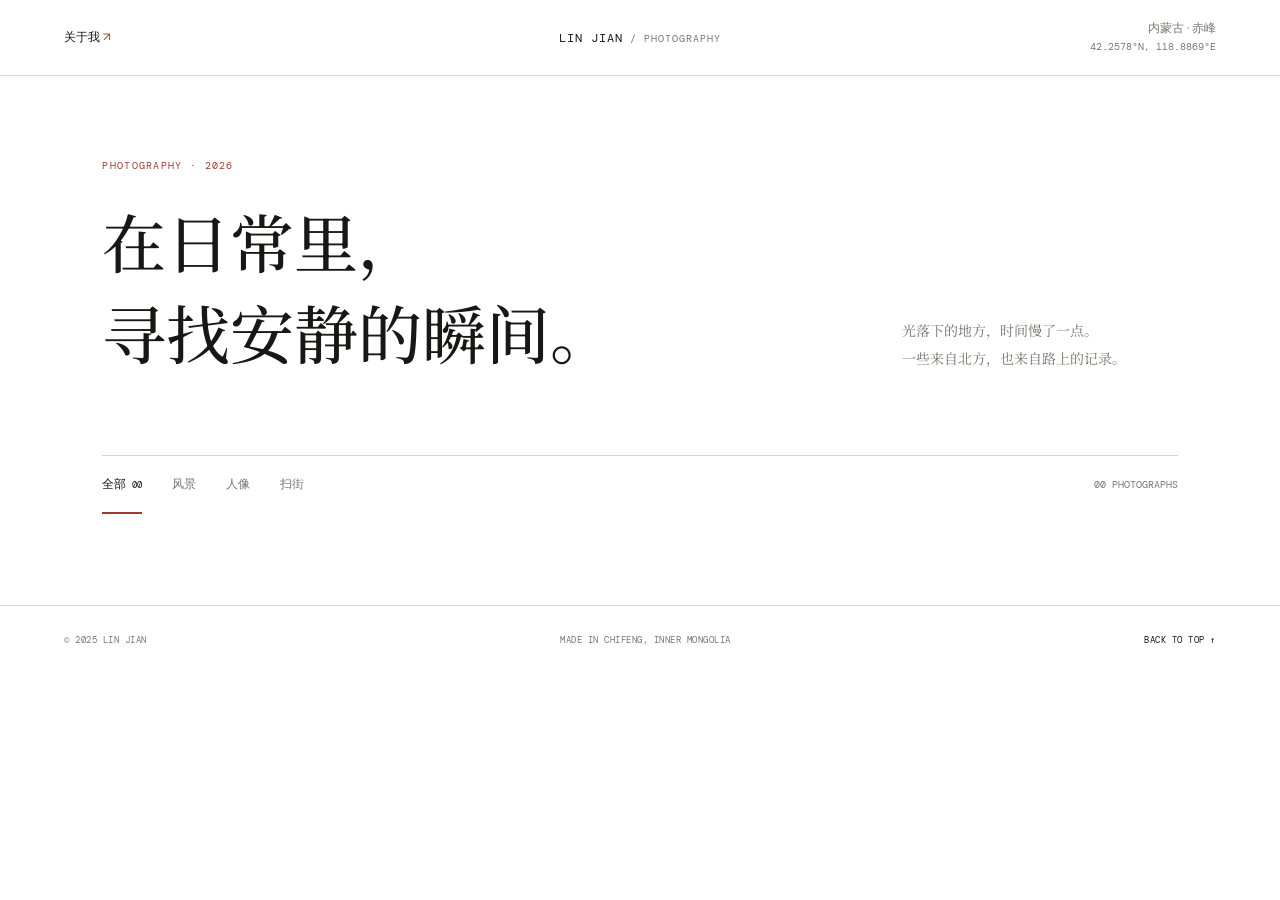
==== index.html @ 19eaa797 "Add files via upload" ====
<!doctype html>
<html lang="zh-CN">
<head>
  <meta charset="utf-8">
  <meta name="viewport" content="width=device-width, initial-scale=1">
  <meta name="theme-color" content="#ffffff">
  <meta name="description" content="来自内蒙古赤峰的摄影作品集，记录风景、人像与街头日常。">
  <title>林间｜摄影作品</title>
  <link rel="preconnect" href="https://images.unsplash.com">
  <link rel="stylesheet" href="styles.css">
</head>
<body>
  <header class="site-header">
    <a class="about-link" href="about.html">关于我 <span aria-hidden="true">↗</span></a>
    <a class="wordmark" href="index.html" aria-label="林间摄影首页">LIN JIAN<span> / PHOTOGRAPHY</span></a>
    <a class="location" href="https://maps.google.com/?q=赤峰市+内蒙古" target="_blank" rel="noreferrer">内蒙古 · 赤峰 <span>42.2578°N, 118.8869°E</span></a>
  </header>

  <main>
    <section class="intro" aria-labelledby="page-title">
      <div class="intro-copy">
        <p class="eyebrow">PHOTOGRAPHY · 2026</p>
        <h1 id="page-title">在日常里，<br>寻找安静的瞬间。</h1>
      </div>
      <p class="intro-note">光落下的地方，时间慢了一点。<br>一些来自北方，也来自路上的记录。</p>
    </section>

    <section class="gallery-section" aria-label="摄影作品">
      <div class="gallery-toolbar">
        <div class="filters" role="group" aria-label="作品分类">
          <button class="filter is-active" type="button" data-filter="all" aria-pressed="true">全部 <span data-total-count>00</span></button>
          <button class="filter" type="button" data-filter="landscape" aria-pressed="false">风景</button>
          <button class="filter" type="button" data-filter="portrait" aria-pressed="false">人像</button>
          <button class="filter" type="button" data-filter="street" aria-pressed="false">扫街</button>
        </div>
        <p class="result-count" aria-live="polite"></p>
      </div>
      <div class="photo-grid" id="photo-grid" aria-live="polite"></div>
    </section>
  </main>

  <footer class="site-footer">
    <span>© 2025 LIN JIAN</span>
    <span>MADE IN CHIFENG, INNER MONGOLIA</span>
    <a href="#top" aria-label="返回页面顶部">BACK TO TOP ↑</a>
  </footer>

  <dialog class="viewer" aria-label="照片查看器">
    <button class="viewer-close" type="button" aria-label="关闭照片">×</button>
    <button class="viewer-prev" type="button" aria-label="上一张">←</button>
    <figure><img class="viewer-image" alt=""><figcaption class="viewer-caption"></figcaption></figure>
    <button class="viewer-next" type="button" aria-label="下一张">→</button>
  </dialog>
  <script src="data/photos.js"></script>
  <script src="app.js"></script>
</body>
</html>
---- styles.css ----
@import url('https://fonts.googleapis.com/css2?family=DM+Mono:wght@400;500&family=DM+Sans:wght@400;500;600&family=Noto+Serif+SC:wght@400;500;600&display=swap');
:root{color-scheme:light;--paper:#ffffff;--ink:#171715;--muted:#77766f;--line:#d7d5ce;--accent:#a13b2d;--serif:'Noto Serif SC',Georgia,serif;--sans:'DM Sans','Noto Sans SC',Arial,sans-serif;--mono:'DM Mono',monospace}
*{box-sizing:border-box}html{scroll-behavior:smooth}body{margin:0;background:var(--paper);color:var(--ink);font-family:var(--sans);-webkit-font-smoothing:antialiased}a{color:inherit;text-decoration:none}button{font:inherit;color:inherit}.site-header{height:76px;padding:0 5vw;border-bottom:1px solid var(--line);display:grid;grid-template-columns:1fr auto 1fr;align-items:center;font-size:12px}.about-link{justify-self:start}.about-link span{color:var(--accent)}.wordmark{font-family:var(--mono);font-size:12px;letter-spacing:1px}.wordmark span{color:var(--muted);font-size:10px}.location{justify-self:end;text-align:right;color:var(--muted);line-height:1.65}.location span{display:block;font-family:var(--mono);font-size:10px}.intro{padding:83px 8vw 78px;display:flex;align-items:flex-end;justify-content:space-between;gap:40px}.eyebrow{font:10px var(--mono);letter-spacing:1.3px;color:var(--accent);margin:0 0 23px}.intro h1,.about-main h1{font:500 clamp(36px,5vw,66px)/1.42 var(--serif);letter-spacing:0;margin:0}.intro-note{font:14px/2 var(--serif);color:var(--muted);margin:0 4vw 5px 0}.gallery-section{padding:0 8vw 92px}.gallery-toolbar{height:58px;border-top:1px solid var(--line);display:flex;align-items:center;justify-content:space-between}.filters{display:flex;gap:30px;height:100%;align-items:center}.filter{border:0;background:none;padding:0;height:100%;font-size:12px;color:var(--muted);cursor:pointer;position:relative}.filter span{font:9px var(--mono);padding-left:3px}.filter.is-active{color:var(--ink)}.filter.is-active:after{content:'';height:2px;background:var(--accent);position:absolute;bottom:-1px;left:0;right:0}.filter:focus-visible,.about-link:focus-visible,a:focus-visible,button:focus-visible{outline:2px solid var(--accent);outline-offset:4px}.result-count{font:10px var(--mono);color:var(--muted)}.photo-grid{display:grid;grid-template-columns:repeat(12,minmax(0,1fr));column-gap:0;row-gap:52px}.photo-image,.viewer-image{filter:grayscale(1)}.photo-card{position:relative;padding:0 18px}.photo-card::after{content:'';position:absolute;top:0;bottom:0;right:0;width:1px;background:var(--line)}.photo-card:nth-child(3n)::after{display:none}.photo-card{margin:0;min-width:0;cursor:zoom-in}.photo-card:nth-child(6n+1){grid-column:span 7}.photo-card:nth-child(6n+2){grid-column:9/span 4;margin-top:92px}.photo-card:nth-child(6n+3){grid-column:2/span 4}.photo-card:nth-child(6n+4){grid-column:7/span 6;margin-top:76px}.photo-card:nth-child(6n+5){grid-column:span 5;margin-top:12px}.photo-card:nth-child(6n){grid-column:8/span 5;margin-top:90px}.photo-image-wrap{position:relative;overflow:hidden;background:#e3e1db;aspect-ratio:1.24}.photo-card:nth-child(3n+2) .photo-image-wrap{aspect-ratio:.88}.photo-card:nth-child(3n) .photo-image-wrap{aspect-ratio:1.08}.photo-image{width:100%;height:100%;display:block;object-fit:cover;filter:grayscale(100%);transition:transform .7s cubic-bezier(.2,.65,.25,1),opacity .3s}.photo-card:hover .photo-image{transform:scale(1.025)}.photo-image.is-broken{opacity:0}.image-fallback{position:absolute;inset:0;display:grid;place-items:center;font:10px var(--mono);letter-spacing:1px;color:#77766f}.photo-meta{padding-top:12px;display:flex;justify-content:space-between;gap:12px;font-size:12px}.photo-title{font-family:var(--serif)}.photo-place{font:9px var(--mono);color:var(--muted);white-space:nowrap}.site-footer{border-top:1px solid var(--line);min-height:70px;padding:20px 5vw;display:flex;justify-content:space-between;align-items:center;font:9px var(--mono);letter-spacing:.5px;color:var(--muted)}.site-footer a{color:var(--ink)}.viewer{border:0;padding:0;width:min(94vw,1200px);max-width:none;height:min(90vh,900px);max-height:none;background:#111;color:#fff;align-items:center;justify-content:center}.viewer[open]{display:flex}.viewer::backdrop{background:rgba(12,12,11,.94)}.viewer figure{margin:0;max-width:82%;max-height:82%;text-align:center}.viewer-image{max-width:100%;max-height:76vh;object-fit:contain;display:block;margin:auto;filter:grayscale(100%)}.viewer-caption{padding-top:12px;font:11px var(--mono);color:#ccc}.viewer-close,.viewer-prev,.viewer-next{position:absolute;background:none;border:0;color:#fff;cursor:pointer;font-size:26px;padding:12px}.viewer-close{top:12px;right:18px}.viewer-prev{left:12px;top:50%}.viewer-next{right:12px;top:50%}.about-page{min-height:100vh;display:flex;flex-direction:column}.about-main{flex:1;padding:13vh 12vw 9vh}.about-main h1{font-size:clamp(36px,5vw,62px)}.about-columns{display:grid;grid-template-columns:1fr 1fr;gap:10vw;margin-top:65px;max-width:900px}.about-lead{font:20px/1.9 var(--serif);margin:0;max-width:410px}.about-detail{font:13px/2 var(--serif);color:#55544f}.about-detail p{margin:0 0 20px}.contact-link{font:10px var(--mono);color:var(--accent);display:inline-block;margin-top:7px}.about-place{margin-top:95px;border-top:1px solid var(--line);padding-top:20px;display:flex;align-items:baseline;gap:25px;font:10px var(--mono);color:var(--muted)}.about-place strong{font:16px var(--serif);color:var(--ink)}
@media(max-width:700px){.site-header{height:64px;padding:0 5vw;grid-template-columns:1fr auto}.wordmark{grid-column:2;grid-row:1}.wordmark span{display:none}.location{display:none}.intro{padding:58px 7vw 48px;display:block}.intro h1,.about-main h1{font-size:38px}.intro-note{margin:24px 0 0;font-size:13px}.gallery-section{padding:0 6vw 64px}.gallery-toolbar{height:54px}.filters{gap:20px}.filter{font-size:11px}.photo-grid{grid-template-columns:1fr 1fr;gap:29px 0}.photo-card:nth-child(n){grid-column:auto;margin:0;padding:0 12px}.photo-card:nth-child(odd){transform:translateY(18px)}.photo-card:nth-child(odd)::after{display:block}.photo-card:nth-child(even)::after{display:none}.photo-image-wrap,.photo-card:nth-child(3n+2) .photo-image-wrap,.photo-card:nth-child(3n) .photo-image-wrap{aspect-ratio:.78}.photo-meta{display:block;padding-top:9px}.photo-title{display:block;font-size:11px}.photo-place{display:block;margin-top:5px;font-size:8px;white-space:normal}.site-footer{padding:19px 6vw;gap:12px;flex-wrap:wrap;font-size:8px}.site-footer span:nth-child(2){display:none}.about-main{padding:10vh 8vw 8vh}.about-columns{grid-template-columns:1fr;gap:23px;margin-top:40px}.about-lead{font-size:18px}.about-place{margin-top:58px;gap:12px;flex-wrap:wrap}.about-place strong{font-size:14px}.viewer{width:100vw;height:100dvh}.viewer figure{max-width:88%}.viewer-prev{left:0}.viewer-next{right:0}}
@media(prefers-reduced-motion:reduce){*,*::before,*::after{scroll-behavior:auto!important;transition:none!important}}
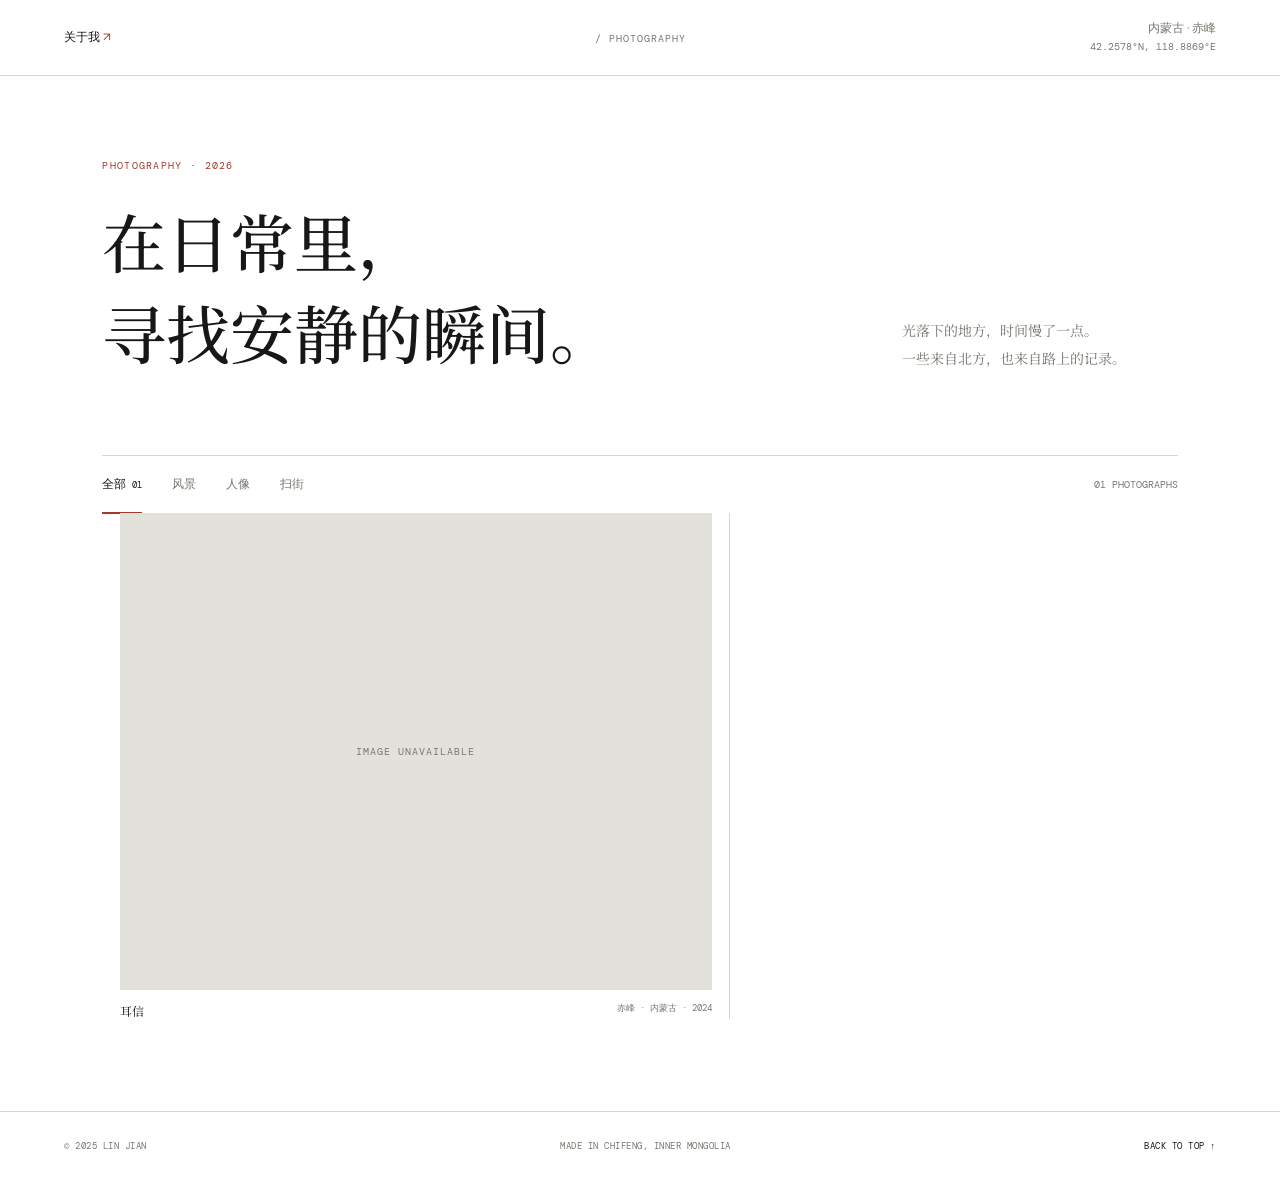
==== commit 33f98ed6: "Update index.html" ====
--- a/index.html
+++ b/index.html
@@ -4,15 +4,15 @@
   <meta charset="utf-8">
   <meta name="viewport" content="width=device-width, initial-scale=1">
   <meta name="theme-color" content="#ffffff">
-  <meta name="description" content="来自内蒙古赤峰的摄影作品集，记录风景、人像与街头日常。">
-  <title>林间｜摄影作品</title>
+  <meta name="description" content="记录风景、人像与街头日常">
+  <title>林间｜</title>
   <link rel="preconnect" href="https://images.unsplash.com">
   <link rel="stylesheet" href="styles.css">
 </head>
 <body>
   <header class="site-header">
     <a class="about-link" href="about.html">关于我 <span aria-hidden="true">↗</span></a>
-    <a class="wordmark" href="index.html" aria-label="林间摄影首页">LIN JIAN<span> / PHOTOGRAPHY</span></a>
+    <a class="wordmark" href="index.html" aria-label="林间摄影首页"><span> / PHOTOGRAPHY</span></a>
     <a class="location" href="https://maps.google.com/?q=赤峰市+内蒙古" target="_blank" rel="noreferrer">内蒙古 · 赤峰 <span>42.2578°N, 118.8869°E</span></a>
   </header>
 
--- a/styles.css
+++ b/styles.css
@@ -1,5 +1,5 @@
 @import url('https://fonts.googleapis.com/css2?family=DM+Mono:wght@400;500&family=DM+Sans:wght@400;500;600&family=Noto+Serif+SC:wght@400;500;600&display=swap');
 :root{color-scheme:light;--paper:#ffffff;--ink:#171715;--muted:#77766f;--line:#d7d5ce;--accent:#a13b2d;--serif:'Noto Serif SC',Georgia,serif;--sans:'DM Sans','Noto Sans SC',Arial,sans-serif;--mono:'DM Mono',monospace}
-*{box-sizing:border-box}html{scroll-behavior:smooth}body{margin:0;background:var(--paper);color:var(--ink);font-family:var(--sans);-webkit-font-smoothing:antialiased}a{color:inherit;text-decoration:none}button{font:inherit;color:inherit}.site-header{height:76px;padding:0 5vw;border-bottom:1px solid var(--line);display:grid;grid-template-columns:1fr auto 1fr;align-items:center;font-size:12px}.about-link{justify-self:start}.about-link span{color:var(--accent)}.wordmark{font-family:var(--mono);font-size:12px;letter-spacing:1px}.wordmark span{color:var(--muted);font-size:10px}.location{justify-self:end;text-align:right;color:var(--muted);line-height:1.65}.location span{display:block;font-family:var(--mono);font-size:10px}.intro{padding:83px 8vw 78px;display:flex;align-items:flex-end;justify-content:space-between;gap:40px}.eyebrow{font:10px var(--mono);letter-spacing:1.3px;color:var(--accent);margin:0 0 23px}.intro h1,.about-main h1{font:500 clamp(36px,5vw,66px)/1.42 var(--serif);letter-spacing:0;margin:0}.intro-note{font:14px/2 var(--serif);color:var(--muted);margin:0 4vw 5px 0}.gallery-section{padding:0 8vw 92px}.gallery-toolbar{height:58px;border-top:1px solid var(--line);display:flex;align-items:center;justify-content:space-between}.filters{display:flex;gap:30px;height:100%;align-items:center}.filter{border:0;background:none;padding:0;height:100%;font-size:12px;color:var(--muted);cursor:pointer;position:relative}.filter span{font:9px var(--mono);padding-left:3px}.filter.is-active{color:var(--ink)}.filter.is-active:after{content:'';height:2px;background:var(--accent);position:absolute;bottom:-1px;left:0;right:0}.filter:focus-visible,.about-link:focus-visible,a:focus-visible,button:focus-visible{outline:2px solid var(--accent);outline-offset:4px}.result-count{font:10px var(--mono);color:var(--muted)}.photo-grid{display:grid;grid-template-columns:repeat(12,minmax(0,1fr));column-gap:0;row-gap:52px}.photo-image,.viewer-image{filter:grayscale(1)}.photo-card{position:relative;padding:0 18px}.photo-card::after{content:'';position:absolute;top:0;bottom:0;right:0;width:1px;background:var(--line)}.photo-card:nth-child(3n)::after{display:none}.photo-card{margin:0;min-width:0;cursor:zoom-in}.photo-card:nth-child(6n+1){grid-column:span 7}.photo-card:nth-child(6n+2){grid-column:9/span 4;margin-top:92px}.photo-card:nth-child(6n+3){grid-column:2/span 4}.photo-card:nth-child(6n+4){grid-column:7/span 6;margin-top:76px}.photo-card:nth-child(6n+5){grid-column:span 5;margin-top:12px}.photo-card:nth-child(6n){grid-column:8/span 5;margin-top:90px}.photo-image-wrap{position:relative;overflow:hidden;background:#e3e1db;aspect-ratio:1.24}.photo-card:nth-child(3n+2) .photo-image-wrap{aspect-ratio:.88}.photo-card:nth-child(3n) .photo-image-wrap{aspect-ratio:1.08}.photo-image{width:100%;height:100%;display:block;object-fit:cover;filter:grayscale(100%);transition:transform .7s cubic-bezier(.2,.65,.25,1),opacity .3s}.photo-card:hover .photo-image{transform:scale(1.025)}.photo-image.is-broken{opacity:0}.image-fallback{position:absolute;inset:0;display:grid;place-items:center;font:10px var(--mono);letter-spacing:1px;color:#77766f}.photo-meta{padding-top:12px;display:flex;justify-content:space-between;gap:12px;font-size:12px}.photo-title{font-family:var(--serif)}.photo-place{font:9px var(--mono);color:var(--muted);white-space:nowrap}.site-footer{border-top:1px solid var(--line);min-height:70px;padding:20px 5vw;display:flex;justify-content:space-between;align-items:center;font:9px var(--mono);letter-spacing:.5px;color:var(--muted)}.site-footer a{color:var(--ink)}.viewer{border:0;padding:0;width:min(94vw,1200px);max-width:none;height:min(90vh,900px);max-height:none;background:#111;color:#fff;align-items:center;justify-content:center}.viewer[open]{display:flex}.viewer::backdrop{background:rgba(12,12,11,.94)}.viewer figure{margin:0;max-width:82%;max-height:82%;text-align:center}.viewer-image{max-width:100%;max-height:76vh;object-fit:contain;display:block;margin:auto;filter:grayscale(100%)}.viewer-caption{padding-top:12px;font:11px var(--mono);color:#ccc}.viewer-close,.viewer-prev,.viewer-next{position:absolute;background:none;border:0;color:#fff;cursor:pointer;font-size:26px;padding:12px}.viewer-close{top:12px;right:18px}.viewer-prev{left:12px;top:50%}.viewer-next{right:12px;top:50%}.about-page{min-height:100vh;display:flex;flex-direction:column}.about-main{flex:1;padding:13vh 12vw 9vh}.about-main h1{font-size:clamp(36px,5vw,62px)}.about-columns{display:grid;grid-template-columns:1fr 1fr;gap:10vw;margin-top:65px;max-width:900px}.about-lead{font:20px/1.9 var(--serif);margin:0;max-width:410px}.about-detail{font:13px/2 var(--serif);color:#55544f}.about-detail p{margin:0 0 20px}.contact-link{font:10px var(--mono);color:var(--accent);display:inline-block;margin-top:7px}.about-place{margin-top:95px;border-top:1px solid var(--line);padding-top:20px;display:flex;align-items:baseline;gap:25px;font:10px var(--mono);color:var(--muted)}.about-place strong{font:16px var(--serif);color:var(--ink)}
+*{box-sizing:border-box}html{scroll-behavior:smooth}body{margin:0;background:var(--paper);color:var(--ink);font-family:var(--sans);-webkit-font-smoothing:antialiased}a{color:inherit;text-decoration:none}button{font:inherit;color:inherit}.site-header{height:76px;padding:0 5vw;border-bottom:1px solid var(--line);display:grid;grid-template-columns:1fr auto 1fr;align-items:center;font-size:12px}.about-link{justify-self:start}.about-link span{color:var(--accent)}.wordmark{font-family:var(--mono);font-size:12px;letter-spacing:1px}.wordmark span{color:var(--muted);font-size:10px}.location{justify-self:end;text-align:right;color:var(--muted);line-height:1.65}.location span{display:block;font-family:var(--mono);font-size:10px}.intro{padding:83px 8vw 78px;display:flex;align-items:flex-end;justify-content:space-between;gap:40px}.eyebrow{font:10px var(--mono);letter-spacing:1.3px;color:var(--accent);margin:0 0 23px}.intro h1,.about-main h1{font:500 clamp(36px,5vw,66px)/1.42 var(--serif);letter-spacing:0;margin:0}.intro-note{font:14px/2 var(--serif);color:var(--muted);margin:0 4vw 5px 0}.gallery-section{padding:0 8vw 92px}.gallery-toolbar{height:58px;border-top:1px solid var(--line);display:flex;align-items:center;justify-content:space-between}.filters{display:flex;gap:30px;height:100%;align-items:center}.filter{border:0;background:none;padding:0;height:100%;font-size:12px;color:var(--muted);cursor:pointer;position:relative}.filter span{font:9px var(--mono);padding-left:3px}.filter.is-active{color:var(--ink)}.filter.is-active:after{content:'';height:2px;background:var(--accent);position:absolute;bottom:-1px;left:0;right:0}.filter:focus-visible,.about-link:focus-visible,a:focus-visible,button:focus-visible{outline:2px solid var(--accent);outline-offset:4px}.result-count{font:10px var(--mono);color:var(--muted)}.photo-grid{display:grid;grid-template-columns:repeat(12,minmax(0,1fr));column-gap:0;row-gap:52px}.photo-card{position:relative;padding:0 18px}.photo-card::after{content:'';position:absolute;top:0;bottom:0;right:0;width:1px;background:var(--line)}.photo-card:nth-child(3n)::after{display:none}.photo-card{margin:0;min-width:0;cursor:zoom-in}.photo-card:nth-child(6n+1){grid-column:span 7}.photo-card:nth-child(6n+2){grid-column:9/span 4;margin-top:92px}.photo-card:nth-child(6n+3){grid-column:2/span 4}.photo-card:nth-child(6n+4){grid-column:7/span 6;margin-top:76px}.photo-card:nth-child(6n+5){grid-column:span 5;margin-top:12px}.photo-card:nth-child(6n){grid-column:8/span 5;margin-top:90px}.photo-image-wrap{position:relative;overflow:hidden;background:#e3e1db;aspect-ratio:1.24}.photo-card:nth-child(3n+2) .photo-image-wrap{aspect-ratio:.88}.photo-card:nth-child(3n) .photo-image-wrap{aspect-ratio:1.08}.photo-image{width:100%;height:100%;display:block;object-fit:cover;filter:grayscale(100%);transition:transform .7s cubic-bezier(.2,.65,.25,1),opacity .3s}.photo-card:hover .photo-image{transform:scale(1.025)}.photo-image.is-broken{opacity:0}.image-fallback{position:absolute;inset:0;display:grid;place-items:center;font:10px var(--mono);letter-spacing:1px;color:#77766f}.photo-meta{padding-top:12px;display:flex;justify-content:space-between;gap:12px;font-size:12px}.photo-title{font-family:var(--serif)}.photo-place{font:9px var(--mono);color:var(--muted);white-space:nowrap}.site-footer{border-top:1px solid var(--line);min-height:70px;padding:20px 5vw;display:flex;justify-content:space-between;align-items:center;font:9px var(--mono);letter-spacing:.5px;color:var(--muted)}.site-footer a{color:var(--ink)}.viewer{border:0;padding:0;width:min(94vw,1200px);max-width:none;height:min(90vh,900px);max-height:none;background:#111;color:#fff;align-items:center;justify-content:center}.viewer[open]{display:flex}.viewer::backdrop{background:rgba(12,12,11,.94)}.viewer figure{margin:0;max-width:82%;max-height:82%;text-align:center}.viewer-image{max-width:100%;max-height:76vh;object-fit:contain;display:block;margin:auto;filter:grayscale(100%)}.viewer-caption{padding-top:12px;font:11px var(--mono);color:#ccc}.viewer-close,.viewer-prev,.viewer-next{position:absolute;background:none;border:0;color:#fff;cursor:pointer;font-size:26px;padding:12px}.viewer-close{top:12px;right:18px}.viewer-prev{left:12px;top:50%}.viewer-next{right:12px;top:50%}.about-page{min-height:100vh;display:flex;flex-direction:column}.about-main{flex:1;padding:13vh 12vw 9vh}.about-main h1{font-size:clamp(36px,5vw,62px)}.about-columns{display:grid;grid-template-columns:1fr 1fr;gap:10vw;margin-top:65px;max-width:900px}.about-lead{font:20px/1.9 var(--serif);margin:0;max-width:410px}.about-detail{font:13px/2 var(--serif);color:#55544f}.about-detail p{margin:0 0 20px}.contact-link{font:10px var(--mono);color:var(--accent);display:inline-block;margin-top:7px}.about-place{margin-top:95px;border-top:1px solid var(--line);padding-top:20px;display:flex;align-items:baseline;gap:25px;font:10px var(--mono);color:var(--muted)}.about-place strong{font:16px var(--serif);color:var(--ink)}
 @media(max-width:700px){.site-header{height:64px;padding:0 5vw;grid-template-columns:1fr auto}.wordmark{grid-column:2;grid-row:1}.wordmark span{display:none}.location{display:none}.intro{padding:58px 7vw 48px;display:block}.intro h1,.about-main h1{font-size:38px}.intro-note{margin:24px 0 0;font-size:13px}.gallery-section{padding:0 6vw 64px}.gallery-toolbar{height:54px}.filters{gap:20px}.filter{font-size:11px}.photo-grid{grid-template-columns:1fr 1fr;gap:29px 0}.photo-card:nth-child(n){grid-column:auto;margin:0;padding:0 12px}.photo-card:nth-child(odd){transform:translateY(18px)}.photo-card:nth-child(odd)::after{display:block}.photo-card:nth-child(even)::after{display:none}.photo-image-wrap,.photo-card:nth-child(3n+2) .photo-image-wrap,.photo-card:nth-child(3n) .photo-image-wrap{aspect-ratio:.78}.photo-meta{display:block;padding-top:9px}.photo-title{display:block;font-size:11px}.photo-place{display:block;margin-top:5px;font-size:8px;white-space:normal}.site-footer{padding:19px 6vw;gap:12px;flex-wrap:wrap;font-size:8px}.site-footer span:nth-child(2){display:none}.about-main{padding:10vh 8vw 8vh}.about-columns{grid-template-columns:1fr;gap:23px;margin-top:40px}.about-lead{font-size:18px}.about-place{margin-top:58px;gap:12px;flex-wrap:wrap}.about-place strong{font-size:14px}.viewer{width:100vw;height:100dvh}.viewer figure{max-width:88%}.viewer-prev{left:0}.viewer-next{right:0}}
 @media(prefers-reduced-motion:reduce){*,*::before,*::after{scroll-behavior:auto!important;transition:none!important}}
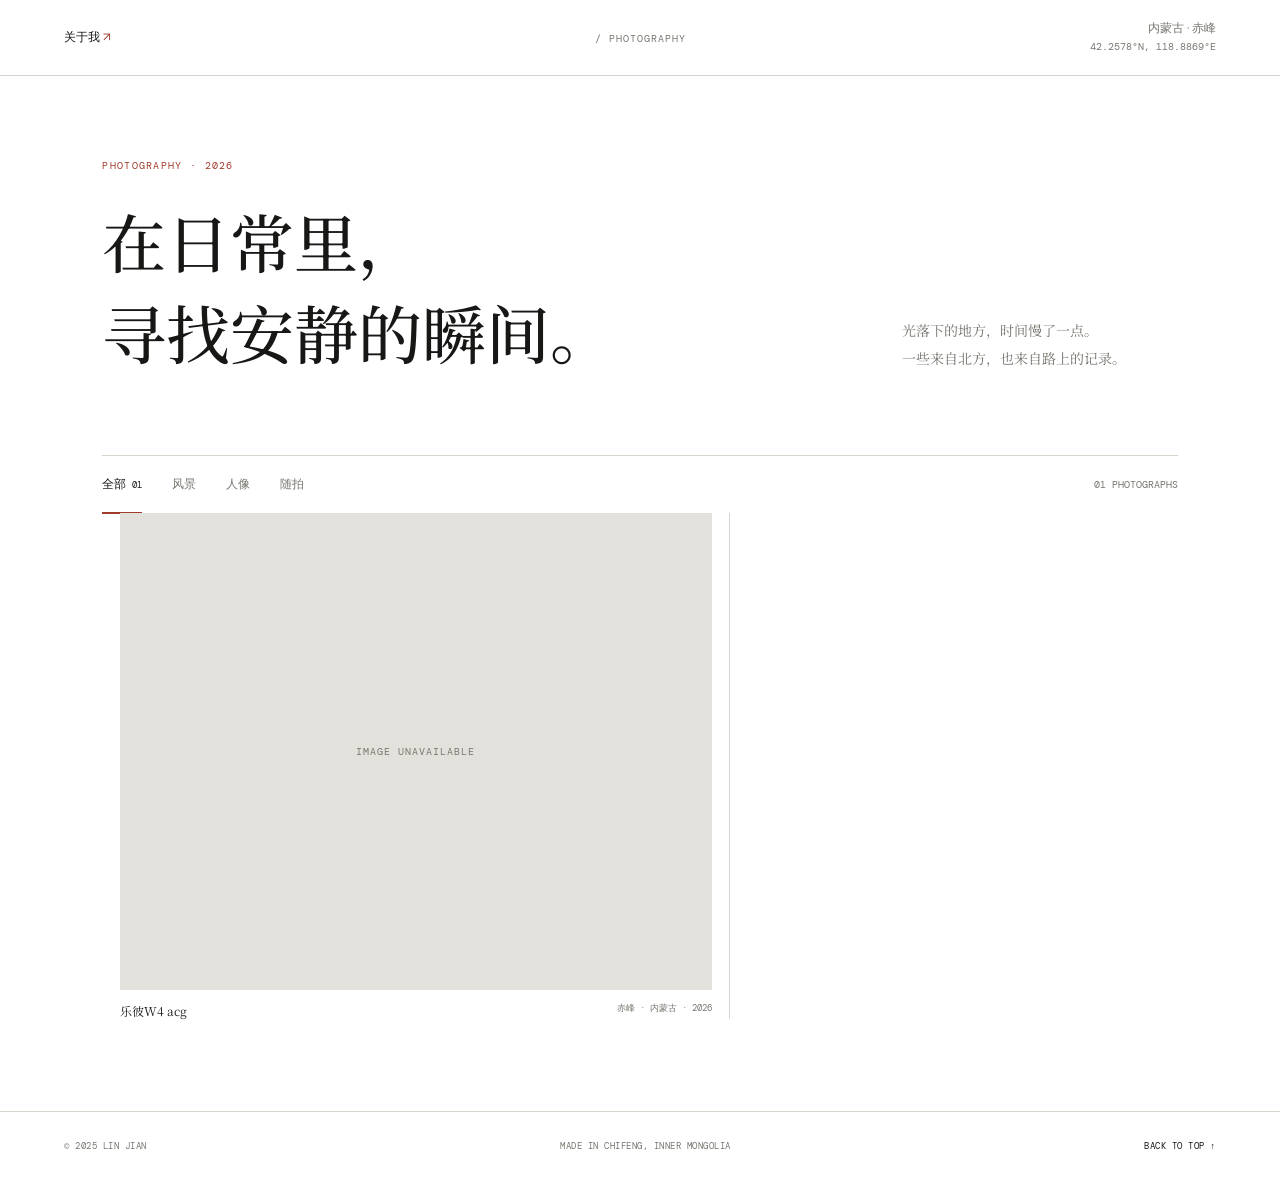
==== commit 71eb55df: "Update index.html" ====
--- a/index.html
+++ b/index.html
@@ -31,7 +31,7 @@
           <button class="filter is-active" type="button" data-filter="all" aria-pressed="true">全部 <span data-total-count>00</span></button>
           <button class="filter" type="button" data-filter="landscape" aria-pressed="false">风景</button>
           <button class="filter" type="button" data-filter="portrait" aria-pressed="false">人像</button>
-          <button class="filter" type="button" data-filter="street" aria-pressed="false">扫街</button>
+          <button class="filter" type="button" data-filter="street" aria-pressed="false">随拍</button>
         </div>
         <p class="result-count" aria-live="polite"></p>
       </div>
--- a/styles.css
+++ b/styles.css
@@ -1,5 +1,5 @@
 @import url('https://fonts.googleapis.com/css2?family=DM+Mono:wght@400;500&family=DM+Sans:wght@400;500;600&family=Noto+Serif+SC:wght@400;500;600&display=swap');
 :root{color-scheme:light;--paper:#ffffff;--ink:#171715;--muted:#77766f;--line:#d7d5ce;--accent:#a13b2d;--serif:'Noto Serif SC',Georgia,serif;--sans:'DM Sans','Noto Sans SC',Arial,sans-serif;--mono:'DM Mono',monospace}
-*{box-sizing:border-box}html{scroll-behavior:smooth}body{margin:0;background:var(--paper);color:var(--ink);font-family:var(--sans);-webkit-font-smoothing:antialiased}a{color:inherit;text-decoration:none}button{font:inherit;color:inherit}.site-header{height:76px;padding:0 5vw;border-bottom:1px solid var(--line);display:grid;grid-template-columns:1fr auto 1fr;align-items:center;font-size:12px}.about-link{justify-self:start}.about-link span{color:var(--accent)}.wordmark{font-family:var(--mono);font-size:12px;letter-spacing:1px}.wordmark span{color:var(--muted);font-size:10px}.location{justify-self:end;text-align:right;color:var(--muted);line-height:1.65}.location span{display:block;font-family:var(--mono);font-size:10px}.intro{padding:83px 8vw 78px;display:flex;align-items:flex-end;justify-content:space-between;gap:40px}.eyebrow{font:10px var(--mono);letter-spacing:1.3px;color:var(--accent);margin:0 0 23px}.intro h1,.about-main h1{font:500 clamp(36px,5vw,66px)/1.42 var(--serif);letter-spacing:0;margin:0}.intro-note{font:14px/2 var(--serif);color:var(--muted);margin:0 4vw 5px 0}.gallery-section{padding:0 8vw 92px}.gallery-toolbar{height:58px;border-top:1px solid var(--line);display:flex;align-items:center;justify-content:space-between}.filters{display:flex;gap:30px;height:100%;align-items:center}.filter{border:0;background:none;padding:0;height:100%;font-size:12px;color:var(--muted);cursor:pointer;position:relative}.filter span{font:9px var(--mono);padding-left:3px}.filter.is-active{color:var(--ink)}.filter.is-active:after{content:'';height:2px;background:var(--accent);position:absolute;bottom:-1px;left:0;right:0}.filter:focus-visible,.about-link:focus-visible,a:focus-visible,button:focus-visible{outline:2px solid var(--accent);outline-offset:4px}.result-count{font:10px var(--mono);color:var(--muted)}.photo-grid{display:grid;grid-template-columns:repeat(12,minmax(0,1fr));column-gap:0;row-gap:52px}.photo-card{position:relative;padding:0 18px}.photo-card::after{content:'';position:absolute;top:0;bottom:0;right:0;width:1px;background:var(--line)}.photo-card:nth-child(3n)::after{display:none}.photo-card{margin:0;min-width:0;cursor:zoom-in}.photo-card:nth-child(6n+1){grid-column:span 7}.photo-card:nth-child(6n+2){grid-column:9/span 4;margin-top:92px}.photo-card:nth-child(6n+3){grid-column:2/span 4}.photo-card:nth-child(6n+4){grid-column:7/span 6;margin-top:76px}.photo-card:nth-child(6n+5){grid-column:span 5;margin-top:12px}.photo-card:nth-child(6n){grid-column:8/span 5;margin-top:90px}.photo-image-wrap{position:relative;overflow:hidden;background:#e3e1db;aspect-ratio:1.24}.photo-card:nth-child(3n+2) .photo-image-wrap{aspect-ratio:.88}.photo-card:nth-child(3n) .photo-image-wrap{aspect-ratio:1.08}.photo-image{width:100%;height:100%;display:block;object-fit:cover;filter:grayscale(100%);transition:transform .7s cubic-bezier(.2,.65,.25,1),opacity .3s}.photo-card:hover .photo-image{transform:scale(1.025)}.photo-image.is-broken{opacity:0}.image-fallback{position:absolute;inset:0;display:grid;place-items:center;font:10px var(--mono);letter-spacing:1px;color:#77766f}.photo-meta{padding-top:12px;display:flex;justify-content:space-between;gap:12px;font-size:12px}.photo-title{font-family:var(--serif)}.photo-place{font:9px var(--mono);color:var(--muted);white-space:nowrap}.site-footer{border-top:1px solid var(--line);min-height:70px;padding:20px 5vw;display:flex;justify-content:space-between;align-items:center;font:9px var(--mono);letter-spacing:.5px;color:var(--muted)}.site-footer a{color:var(--ink)}.viewer{border:0;padding:0;width:min(94vw,1200px);max-width:none;height:min(90vh,900px);max-height:none;background:#111;color:#fff;align-items:center;justify-content:center}.viewer[open]{display:flex}.viewer::backdrop{background:rgba(12,12,11,.94)}.viewer figure{margin:0;max-width:82%;max-height:82%;text-align:center}.viewer-image{max-width:100%;max-height:76vh;object-fit:contain;display:block;margin:auto;filter:grayscale(100%)}.viewer-caption{padding-top:12px;font:11px var(--mono);color:#ccc}.viewer-close,.viewer-prev,.viewer-next{position:absolute;background:none;border:0;color:#fff;cursor:pointer;font-size:26px;padding:12px}.viewer-close{top:12px;right:18px}.viewer-prev{left:12px;top:50%}.viewer-next{right:12px;top:50%}.about-page{min-height:100vh;display:flex;flex-direction:column}.about-main{flex:1;padding:13vh 12vw 9vh}.about-main h1{font-size:clamp(36px,5vw,62px)}.about-columns{display:grid;grid-template-columns:1fr 1fr;gap:10vw;margin-top:65px;max-width:900px}.about-lead{font:20px/1.9 var(--serif);margin:0;max-width:410px}.about-detail{font:13px/2 var(--serif);color:#55544f}.about-detail p{margin:0 0 20px}.contact-link{font:10px var(--mono);color:var(--accent);display:inline-block;margin-top:7px}.about-place{margin-top:95px;border-top:1px solid var(--line);padding-top:20px;display:flex;align-items:baseline;gap:25px;font:10px var(--mono);color:var(--muted)}.about-place strong{font:16px var(--serif);color:var(--ink)}
+*{box-sizing:border-box}html{scroll-behavior:smooth}body{margin:0;background:var(--paper);color:var(--ink);font-family:var(--sans);-webkit-font-smoothing:antialiased}a{color:inherit;text-decoration:none}button{font:inherit;color:inherit}.site-header{height:76px;padding:0 5vw;border-bottom:1px solid var(--line);display:grid;grid-template-columns:1fr auto 1fr;align-items:center;font-size:12px}.about-link{justify-self:start}.about-link span{color:var(--accent)}.wordmark{font-family:var(--mono);font-size:12px;letter-spacing:1px}.wordmark span{color:var(--muted);font-size:10px}.location{justify-self:end;text-align:right;color:var(--muted);line-height:1.65}.location span{display:block;font-family:var(--mono);font-size:10px}.intro{padding:83px 8vw 78px;display:flex;align-items:flex-end;justify-content:space-between;gap:40px}.eyebrow{font:10px var(--mono);letter-spacing:1.3px;color:var(--accent);margin:0 0 23px}.intro h1,.about-main h1{font:500 clamp(36px,5vw,66px)/1.42 var(--serif);letter-spacing:0;margin:0}.intro-note{font:14px/2 var(--serif);color:var(--muted);margin:0 4vw 5px 0}.gallery-section{padding:0 8vw 92px}.gallery-toolbar{height:58px;border-top:1px solid var(--line);display:flex;align-items:center;justify-content:space-between}.filters{display:flex;gap:30px;height:100%;align-items:center}.filter{border:0;background:none;padding:0;height:100%;font-size:12px;color:var(--muted);cursor:pointer;position:relative}.filter span{font:9px var(--mono);padding-left:3px}.filter.is-active{color:var(--ink)}.filter.is-active:after{content:'';height:2px;background:var(--accent);position:absolute;bottom:-1px;left:0;right:0}.filter:focus-visible,.about-link:focus-visible,a:focus-visible,button:focus-visible{outline:2px solid var(--accent);outline-offset:4px}.result-count{font:10px var(--mono);color:var(--muted)}.photo-grid{display:grid;grid-template-columns:repeat(12,minmax(0,1fr));column-gap:0;row-gap:52px}.photo-card{position:relative;padding:0 18px}.photo-card::after{content:'';position:absolute;top:0;bottom:0;right:0;width:1px;background:var(--line)}.photo-card:nth-child(3n)::after{display:none}.photo-card{margin:0;min-width:0;cursor:zoom-in}.photo-card:nth-child(6n+1){grid-column:span 7}.photo-card:nth-child(6n+2){grid-column:9/span 4;margin-top:92px}.photo-card:nth-child(6n+3){grid-column:2/span 4}.photo-card:nth-child(6n+4){grid-column:7/span 6;margin-top:76px}.photo-card:nth-child(6n+5){grid-column:span 5;margin-top:12px}.photo-card:nth-child(6n){grid-column:8/span 5;margin-top:90px}.photo-image-wrap{position:relative;overflow:hidden;background:#e3e1db;aspect-ratio:1.24}.photo-card:nth-child(3n+2) .photo-image-wrap{aspect-ratio:.88}.photo-card:nth-child(3n) .photo-image-wrap{aspect-ratio:1.08}.photo-image{width:100%;height:100%;display:block;object-fit:cover;transition:transform .7s cubic-bezier(.2,.65,.25,1),opacity .3s}.photo-card:hover .photo-image{transform:scale(1.025)}.photo-image.is-broken{opacity:0}.image-fallback{position:absolute;inset:0;display:grid;place-items:center;font:10px var(--mono);letter-spacing:1px;color:#77766f}.photo-meta{padding-top:12px;display:flex;justify-content:space-between;gap:12px;font-size:12px}.photo-title{font-family:var(--serif)}.photo-place{font:9px var(--mono);color:var(--muted);white-space:nowrap}.site-footer{border-top:1px solid var(--line);min-height:70px;padding:20px 5vw;display:flex;justify-content:space-between;align-items:center;font:9px var(--mono);letter-spacing:.5px;color:var(--muted)}.site-footer a{color:var(--ink)}.viewer{border:0;padding:0;width:min(94vw,1200px);max-width:none;height:min(90vh,900px);max-height:none;background:#111;color:#fff;align-items:center;justify-content:center}.viewer[open]{display:flex}.viewer::backdrop{background:rgba(12,12,11,.94)}.viewer figure{margin:0;max-width:82%;max-height:82%;text-align:center}.viewer-image{max-width:100%;max-height:76vh;object-fit:contain;display:block;margin:auto;}.viewer-caption{padding-top:12px;font:11px var(--mono);color:#ccc}.viewer-close,.viewer-prev,.viewer-next{position:absolute;background:none;border:0;color:#fff;cursor:pointer;font-size:26px;padding:12px}.viewer-close{top:12px;right:18px}.viewer-prev{left:12px;top:50%}.viewer-next{right:12px;top:50%}.about-page{min-height:100vh;display:flex;flex-direction:column}.about-main{flex:1;padding:13vh 12vw 9vh}.about-main h1{font-size:clamp(36px,5vw,62px)}.about-columns{display:grid;grid-template-columns:1fr 1fr;gap:10vw;margin-top:65px;max-width:900px}.about-lead{font:20px/1.9 var(--serif);margin:0;max-width:410px}.about-detail{font:13px/2 var(--serif);color:#55544f}.about-detail p{margin:0 0 20px}.contact-link{font:10px var(--mono);color:var(--accent);display:inline-block;margin-top:7px}.about-place{margin-top:95px;border-top:1px solid var(--line);padding-top:20px;display:flex;align-items:baseline;gap:25px;font:10px var(--mono);color:var(--muted)}.about-place strong{font:16px var(--serif);color:var(--ink)}
 @media(max-width:700px){.site-header{height:64px;padding:0 5vw;grid-template-columns:1fr auto}.wordmark{grid-column:2;grid-row:1}.wordmark span{display:none}.location{display:none}.intro{padding:58px 7vw 48px;display:block}.intro h1,.about-main h1{font-size:38px}.intro-note{margin:24px 0 0;font-size:13px}.gallery-section{padding:0 6vw 64px}.gallery-toolbar{height:54px}.filters{gap:20px}.filter{font-size:11px}.photo-grid{grid-template-columns:1fr 1fr;gap:29px 0}.photo-card:nth-child(n){grid-column:auto;margin:0;padding:0 12px}.photo-card:nth-child(odd){transform:translateY(18px)}.photo-card:nth-child(odd)::after{display:block}.photo-card:nth-child(even)::after{display:none}.photo-image-wrap,.photo-card:nth-child(3n+2) .photo-image-wrap,.photo-card:nth-child(3n) .photo-image-wrap{aspect-ratio:.78}.photo-meta{display:block;padding-top:9px}.photo-title{display:block;font-size:11px}.photo-place{display:block;margin-top:5px;font-size:8px;white-space:normal}.site-footer{padding:19px 6vw;gap:12px;flex-wrap:wrap;font-size:8px}.site-footer span:nth-child(2){display:none}.about-main{padding:10vh 8vw 8vh}.about-columns{grid-template-columns:1fr;gap:23px;margin-top:40px}.about-lead{font-size:18px}.about-place{margin-top:58px;gap:12px;flex-wrap:wrap}.about-place strong{font-size:14px}.viewer{width:100vw;height:100dvh}.viewer figure{max-width:88%}.viewer-prev{left:0}.viewer-next{right:0}}
 @media(prefers-reduced-motion:reduce){*,*::before,*::after{scroll-behavior:auto!important;transition:none!important}}
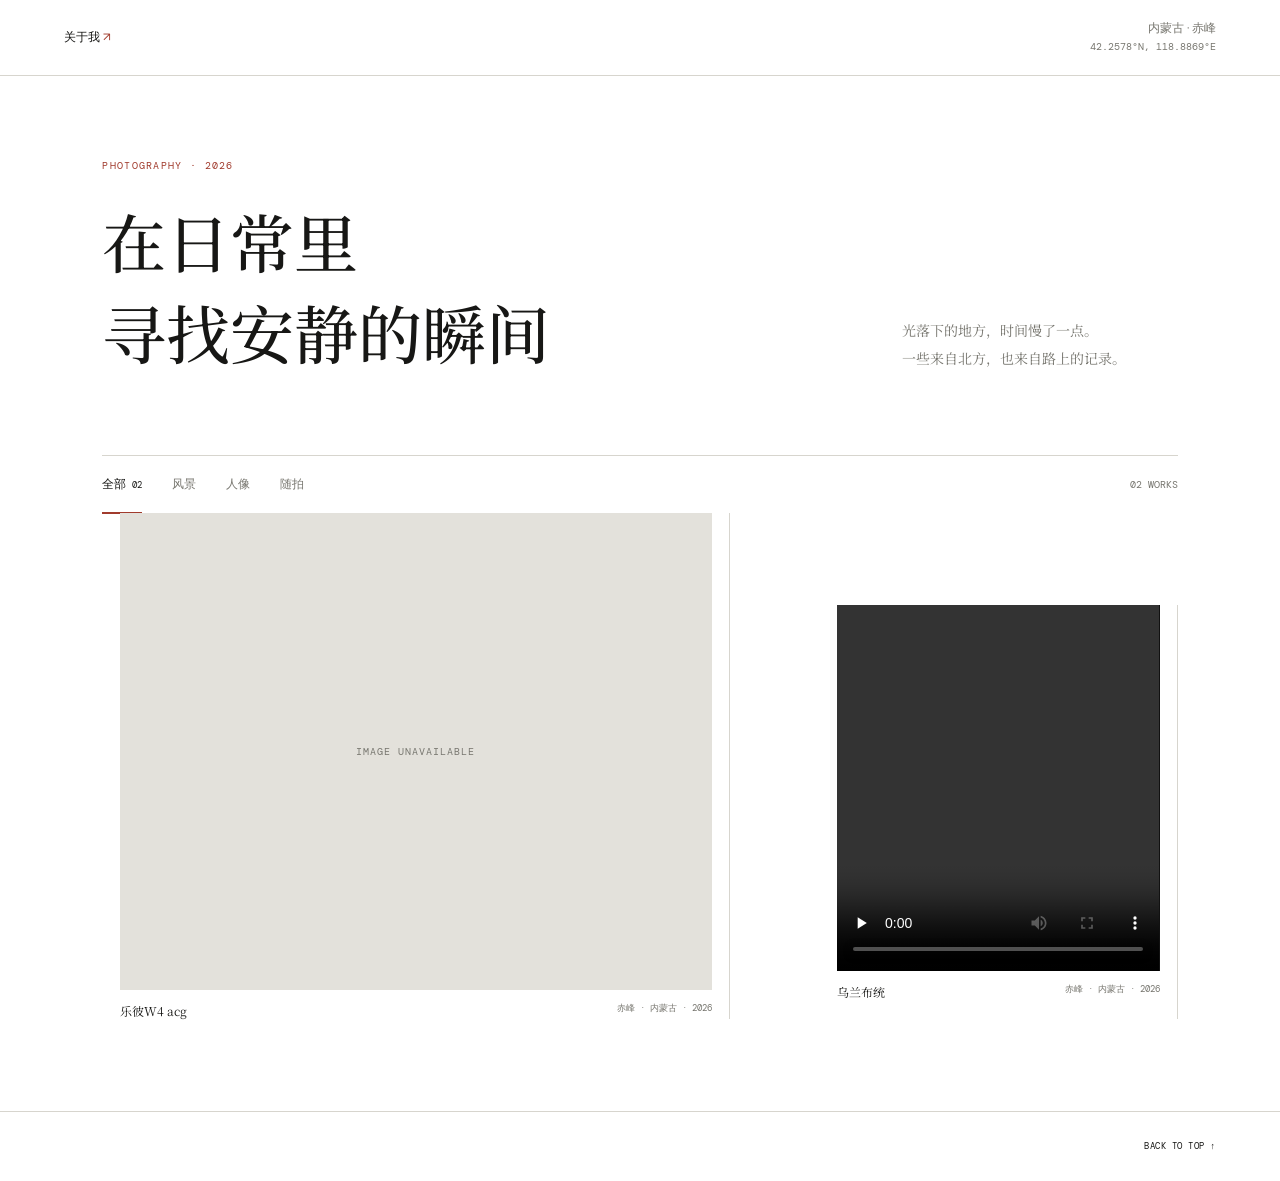
==== commit d4ab3f97: "Update index.html" ====
--- a/index.html
+++ b/index.html
@@ -4,15 +4,15 @@
   <meta charset="utf-8">
   <meta name="viewport" content="width=device-width, initial-scale=1">
   <meta name="theme-color" content="#ffffff">
-  <meta name="description" content="记录风景、人像与街头日常">
-  <title>林间｜</title>
+  <meta name="description" content="来自内蒙古赤峰的摄影作品集，记录风景、人像与街头日常。">
+  <title>林间梦者</title>
   <link rel="preconnect" href="https://images.unsplash.com">
   <link rel="stylesheet" href="styles.css">
 </head>
 <body>
   <header class="site-header">
     <a class="about-link" href="about.html">关于我 <span aria-hidden="true">↗</span></a>
-    <a class="wordmark" href="index.html" aria-label="林间摄影首页"><span> / PHOTOGRAPHY</span></a>
+    <a class="wordmark" href="index.html" aria-label="林间摄影首页"><span></span></a>
     <a class="location" href="https://maps.google.com/?q=赤峰市+内蒙古" target="_blank" rel="noreferrer">内蒙古 · 赤峰 <span>42.2578°N, 118.8869°E</span></a>
   </header>
 
@@ -20,7 +20,7 @@
     <section class="intro" aria-labelledby="page-title">
       <div class="intro-copy">
         <p class="eyebrow">PHOTOGRAPHY · 2026</p>
-        <h1 id="page-title">在日常里，<br>寻找安静的瞬间。</h1>
+        <h1 id="page-title">在日常里<br>寻找安静的瞬间</h1>
       </div>
       <p class="intro-note">光落下的地方，时间慢了一点。<br>一些来自北方，也来自路上的记录。</p>
     </section>
@@ -29,9 +29,9 @@
       <div class="gallery-toolbar">
         <div class="filters" role="group" aria-label="作品分类">
           <button class="filter is-active" type="button" data-filter="all" aria-pressed="true">全部 <span data-total-count>00</span></button>
-          <button class="filter" type="button" data-filter="landscape" aria-pressed="false">风景</button>
-          <button class="filter" type="button" data-filter="portrait" aria-pressed="false">人像</button>
-          <button class="filter" type="button" data-filter="street" aria-pressed="false">随拍</button>
+          <button class="filter" type="button" data-filter="fengjing" aria-pressed="false">风景</button>
+          <button class="filter" type="button" data-filter="renxiang" aria-pressed="false">人像</button>
+          <button class="filter" type="button" data-filter="suipai" aria-pressed="false">随拍</button>
         </div>
         <p class="result-count" aria-live="polite"></p>
       </div>
@@ -40,16 +40,20 @@
   </main>
 
   <footer class="site-footer">
-    <span>© 2025 LIN JIAN</span>
-    <span>MADE IN CHIFENG, INNER MONGOLIA</span>
+    <span></span>
+    <span></span>
     <a href="#top" aria-label="返回页面顶部">BACK TO TOP ↑</a>
   </footer>
 
-  <dialog class="viewer" aria-label="照片查看器">
-    <button class="viewer-close" type="button" aria-label="关闭照片">×</button>
-    <button class="viewer-prev" type="button" aria-label="上一张">←</button>
-    <figure><img class="viewer-image" alt=""><figcaption class="viewer-caption"></figcaption></figure>
-    <button class="viewer-next" type="button" aria-label="下一张">→</button>
+  <dialog class="viewer" aria-label="作品查看器">
+    <button class="viewer-close" type="button" aria-label="关闭作品">×</button>
+    <button class="viewer-prev" type="button" aria-label="上一件作品">←</button>
+    <figure>
+      <img class="viewer-image" alt="">
+      <video class="viewer-video" controls playsinline preload="metadata"></video>
+      <figcaption class="viewer-caption"></figcaption>
+    </figure>
+    <button class="viewer-next" type="button" aria-label="下一件作品">→</button>
   </dialog>
   <script src="data/photos.js"></script>
   <script src="app.js"></script>
--- a/styles.css
+++ b/styles.css
@@ -1,5 +1,5 @@
 @import url('https://fonts.googleapis.com/css2?family=DM+Mono:wght@400;500&family=DM+Sans:wght@400;500;600&family=Noto+Serif+SC:wght@400;500;600&display=swap');
 :root{color-scheme:light;--paper:#ffffff;--ink:#171715;--muted:#77766f;--line:#d7d5ce;--accent:#a13b2d;--serif:'Noto Serif SC',Georgia,serif;--sans:'DM Sans','Noto Sans SC',Arial,sans-serif;--mono:'DM Mono',monospace}
-*{box-sizing:border-box}html{scroll-behavior:smooth}body{margin:0;background:var(--paper);color:var(--ink);font-family:var(--sans);-webkit-font-smoothing:antialiased}a{color:inherit;text-decoration:none}button{font:inherit;color:inherit}.site-header{height:76px;padding:0 5vw;border-bottom:1px solid var(--line);display:grid;grid-template-columns:1fr auto 1fr;align-items:center;font-size:12px}.about-link{justify-self:start}.about-link span{color:var(--accent)}.wordmark{font-family:var(--mono);font-size:12px;letter-spacing:1px}.wordmark span{color:var(--muted);font-size:10px}.location{justify-self:end;text-align:right;color:var(--muted);line-height:1.65}.location span{display:block;font-family:var(--mono);font-size:10px}.intro{padding:83px 8vw 78px;display:flex;align-items:flex-end;justify-content:space-between;gap:40px}.eyebrow{font:10px var(--mono);letter-spacing:1.3px;color:var(--accent);margin:0 0 23px}.intro h1,.about-main h1{font:500 clamp(36px,5vw,66px)/1.42 var(--serif);letter-spacing:0;margin:0}.intro-note{font:14px/2 var(--serif);color:var(--muted);margin:0 4vw 5px 0}.gallery-section{padding:0 8vw 92px}.gallery-toolbar{height:58px;border-top:1px solid var(--line);display:flex;align-items:center;justify-content:space-between}.filters{display:flex;gap:30px;height:100%;align-items:center}.filter{border:0;background:none;padding:0;height:100%;font-size:12px;color:var(--muted);cursor:pointer;position:relative}.filter span{font:9px var(--mono);padding-left:3px}.filter.is-active{color:var(--ink)}.filter.is-active:after{content:'';height:2px;background:var(--accent);position:absolute;bottom:-1px;left:0;right:0}.filter:focus-visible,.about-link:focus-visible,a:focus-visible,button:focus-visible{outline:2px solid var(--accent);outline-offset:4px}.result-count{font:10px var(--mono);color:var(--muted)}.photo-grid{display:grid;grid-template-columns:repeat(12,minmax(0,1fr));column-gap:0;row-gap:52px}.photo-card{position:relative;padding:0 18px}.photo-card::after{content:'';position:absolute;top:0;bottom:0;right:0;width:1px;background:var(--line)}.photo-card:nth-child(3n)::after{display:none}.photo-card{margin:0;min-width:0;cursor:zoom-in}.photo-card:nth-child(6n+1){grid-column:span 7}.photo-card:nth-child(6n+2){grid-column:9/span 4;margin-top:92px}.photo-card:nth-child(6n+3){grid-column:2/span 4}.photo-card:nth-child(6n+4){grid-column:7/span 6;margin-top:76px}.photo-card:nth-child(6n+5){grid-column:span 5;margin-top:12px}.photo-card:nth-child(6n){grid-column:8/span 5;margin-top:90px}.photo-image-wrap{position:relative;overflow:hidden;background:#e3e1db;aspect-ratio:1.24}.photo-card:nth-child(3n+2) .photo-image-wrap{aspect-ratio:.88}.photo-card:nth-child(3n) .photo-image-wrap{aspect-ratio:1.08}.photo-image{width:100%;height:100%;display:block;object-fit:cover;transition:transform .7s cubic-bezier(.2,.65,.25,1),opacity .3s}.photo-card:hover .photo-image{transform:scale(1.025)}.photo-image.is-broken{opacity:0}.image-fallback{position:absolute;inset:0;display:grid;place-items:center;font:10px var(--mono);letter-spacing:1px;color:#77766f}.photo-meta{padding-top:12px;display:flex;justify-content:space-between;gap:12px;font-size:12px}.photo-title{font-family:var(--serif)}.photo-place{font:9px var(--mono);color:var(--muted);white-space:nowrap}.site-footer{border-top:1px solid var(--line);min-height:70px;padding:20px 5vw;display:flex;justify-content:space-between;align-items:center;font:9px var(--mono);letter-spacing:.5px;color:var(--muted)}.site-footer a{color:var(--ink)}.viewer{border:0;padding:0;width:min(94vw,1200px);max-width:none;height:min(90vh,900px);max-height:none;background:#111;color:#fff;align-items:center;justify-content:center}.viewer[open]{display:flex}.viewer::backdrop{background:rgba(12,12,11,.94)}.viewer figure{margin:0;max-width:82%;max-height:82%;text-align:center}.viewer-image{max-width:100%;max-height:76vh;object-fit:contain;display:block;margin:auto;}.viewer-caption{padding-top:12px;font:11px var(--mono);color:#ccc}.viewer-close,.viewer-prev,.viewer-next{position:absolute;background:none;border:0;color:#fff;cursor:pointer;font-size:26px;padding:12px}.viewer-close{top:12px;right:18px}.viewer-prev{left:12px;top:50%}.viewer-next{right:12px;top:50%}.about-page{min-height:100vh;display:flex;flex-direction:column}.about-main{flex:1;padding:13vh 12vw 9vh}.about-main h1{font-size:clamp(36px,5vw,62px)}.about-columns{display:grid;grid-template-columns:1fr 1fr;gap:10vw;margin-top:65px;max-width:900px}.about-lead{font:20px/1.9 var(--serif);margin:0;max-width:410px}.about-detail{font:13px/2 var(--serif);color:#55544f}.about-detail p{margin:0 0 20px}.contact-link{font:10px var(--mono);color:var(--accent);display:inline-block;margin-top:7px}.about-place{margin-top:95px;border-top:1px solid var(--line);padding-top:20px;display:flex;align-items:baseline;gap:25px;font:10px var(--mono);color:var(--muted)}.about-place strong{font:16px var(--serif);color:var(--ink)}
+*{box-sizing:border-box}html{scroll-behavior:smooth}body{margin:0;background:var(--paper);color:var(--ink);font-family:var(--sans);-webkit-font-smoothing:antialiased}a{color:inherit;text-decoration:none}button{font:inherit;color:inherit}.site-header{height:76px;padding:0 5vw;border-bottom:1px solid var(--line);display:grid;grid-template-columns:1fr auto 1fr;align-items:center;font-size:12px}.about-link{justify-self:start}.about-link span{color:var(--accent)}.wordmark{font-family:var(--mono);font-size:12px;letter-spacing:1px}.wordmark span{color:var(--muted);font-size:10px}.location{justify-self:end;text-align:right;color:var(--muted);line-height:1.65}.location span{display:block;font-family:var(--mono);font-size:10px}.intro{padding:83px 8vw 78px;display:flex;align-items:flex-end;justify-content:space-between;gap:40px}.eyebrow{font:10px var(--mono);letter-spacing:1.3px;color:var(--accent);margin:0 0 23px}.intro h1,.about-main h1{font:500 clamp(36px,5vw,66px)/1.42 var(--serif);letter-spacing:0;margin:0}.intro-note{font:14px/2 var(--serif);color:var(--muted);margin:0 4vw 5px 0}.gallery-section{padding:0 8vw 92px}.gallery-toolbar{height:58px;border-top:1px solid var(--line);display:flex;align-items:center;justify-content:space-between}.filters{display:flex;gap:30px;height:100%;align-items:center}.filter{border:0;background:none;padding:0;height:100%;font-size:12px;color:var(--muted);cursor:pointer;position:relative}.filter span{font:9px var(--mono);padding-left:3px}.filter.is-active{color:var(--ink)}.filter.is-active:after{content:'';height:2px;background:var(--accent);position:absolute;bottom:-1px;left:0;right:0}.filter:focus-visible,.about-link:focus-visible,a:focus-visible,button:focus-visible{outline:2px solid var(--accent);outline-offset:4px}.result-count{font:10px var(--mono);color:var(--muted)}.photo-grid{display:grid;grid-template-columns:repeat(12,minmax(0,1fr));column-gap:0;row-gap:52px}.photo-video{display:block;width:100%;height:100%;object-fit:cover;background:#111}.viewer-video{max-width:min(80vw,1100px);max-height:78vh;background:#111}.viewer-video[hidden],.viewer-image[hidden]{display:none}.photo-card{position:relative;padding:0 18px}.photo-card::after{content:'';position:absolute;top:0;bottom:0;right:0;width:1px;background:var(--line)}.photo-card:nth-child(3n)::after{display:none}.photo-card{margin:0;min-width:0;cursor:zoom-in}.photo-card:nth-child(6n+1){grid-column:span 7}.photo-card:nth-child(6n+2){grid-column:9/span 4;margin-top:92px}.photo-card:nth-child(6n+3){grid-column:2/span 4}.photo-card:nth-child(6n+4){grid-column:7/span 6;margin-top:76px}.photo-card:nth-child(6n+5){grid-column:span 5;margin-top:12px}.photo-card:nth-child(6n){grid-column:8/span 5;margin-top:90px}.photo-image-wrap{position:relative;overflow:hidden;background:#e3e1db;aspect-ratio:1.24}.photo-card:nth-child(3n+2) .photo-image-wrap{aspect-ratio:.88}.photo-card:nth-child(3n) .photo-image-wrap{aspect-ratio:1.08}.photo-image{width:100%;height:100%;display:block;object-fit:cover;filter:grayscale(100%);transition:transform .7s cubic-bezier(.2,.65,.25,1),opacity .3s}.photo-card:hover .photo-image{transform:scale(1.025)}.photo-image.is-broken{opacity:0}.image-fallback{position:absolute;inset:0;display:grid;place-items:center;font:10px var(--mono);letter-spacing:1px;color:#77766f}.photo-meta{padding-top:12px;display:flex;justify-content:space-between;gap:12px;font-size:12px}.photo-title{font-family:var(--serif)}.photo-place{font:9px var(--mono);color:var(--muted);white-space:nowrap}.site-footer{border-top:1px solid var(--line);min-height:70px;padding:20px 5vw;display:flex;justify-content:space-between;align-items:center;font:9px var(--mono);letter-spacing:.5px;color:var(--muted)}.site-footer a{color:var(--ink)}.viewer{border:0;padding:0;width:min(94vw,1200px);max-width:none;height:min(90vh,900px);max-height:none;background:#111;color:#fff;align-items:center;justify-content:center}.viewer[open]{display:flex}.viewer::backdrop{background:rgba(12,12,11,.94)}.viewer figure{margin:0;max-width:82%;max-height:82%;text-align:center}.viewer-image{max-width:100%;max-height:76vh;object-fit:contain;display:block;margin:auto;filter:grayscale(100%)}.viewer-caption{padding-top:12px;font:11px var(--mono);color:#ccc}.viewer-close,.viewer-prev,.viewer-next{position:absolute;background:none;border:0;color:#fff;cursor:pointer;font-size:26px;padding:12px}.viewer-close{top:12px;right:18px}.viewer-prev{left:12px;top:50%}.viewer-next{right:12px;top:50%}.about-page{min-height:100vh;display:flex;flex-direction:column}.about-main{flex:1;padding:13vh 12vw 9vh}.about-main h1{font-size:clamp(36px,5vw,62px)}.about-columns{display:grid;grid-template-columns:1fr 1fr;gap:10vw;margin-top:65px;max-width:900px}.about-lead{font:20px/1.9 var(--serif);margin:0;max-width:410px}.about-detail{font:13px/2 var(--serif);color:#55544f}.about-detail p{margin:0 0 20px}.contact-link{font:10px var(--mono);color:var(--accent);display:inline-block;margin-top:7px}.about-place{margin-top:95px;border-top:1px solid var(--line);padding-top:20px;display:flex;align-items:baseline;gap:25px;font:10px var(--mono);color:var(--muted)}.about-place strong{font:16px var(--serif);color:var(--ink)}
 @media(max-width:700px){.site-header{height:64px;padding:0 5vw;grid-template-columns:1fr auto}.wordmark{grid-column:2;grid-row:1}.wordmark span{display:none}.location{display:none}.intro{padding:58px 7vw 48px;display:block}.intro h1,.about-main h1{font-size:38px}.intro-note{margin:24px 0 0;font-size:13px}.gallery-section{padding:0 6vw 64px}.gallery-toolbar{height:54px}.filters{gap:20px}.filter{font-size:11px}.photo-grid{grid-template-columns:1fr 1fr;gap:29px 0}.photo-card:nth-child(n){grid-column:auto;margin:0;padding:0 12px}.photo-card:nth-child(odd){transform:translateY(18px)}.photo-card:nth-child(odd)::after{display:block}.photo-card:nth-child(even)::after{display:none}.photo-image-wrap,.photo-card:nth-child(3n+2) .photo-image-wrap,.photo-card:nth-child(3n) .photo-image-wrap{aspect-ratio:.78}.photo-meta{display:block;padding-top:9px}.photo-title{display:block;font-size:11px}.photo-place{display:block;margin-top:5px;font-size:8px;white-space:normal}.site-footer{padding:19px 6vw;gap:12px;flex-wrap:wrap;font-size:8px}.site-footer span:nth-child(2){display:none}.about-main{padding:10vh 8vw 8vh}.about-columns{grid-template-columns:1fr;gap:23px;margin-top:40px}.about-lead{font-size:18px}.about-place{margin-top:58px;gap:12px;flex-wrap:wrap}.about-place strong{font-size:14px}.viewer{width:100vw;height:100dvh}.viewer figure{max-width:88%}.viewer-prev{left:0}.viewer-next{right:0}}
 @media(prefers-reduced-motion:reduce){*,*::before,*::after{scroll-behavior:auto!important;transition:none!important}}
